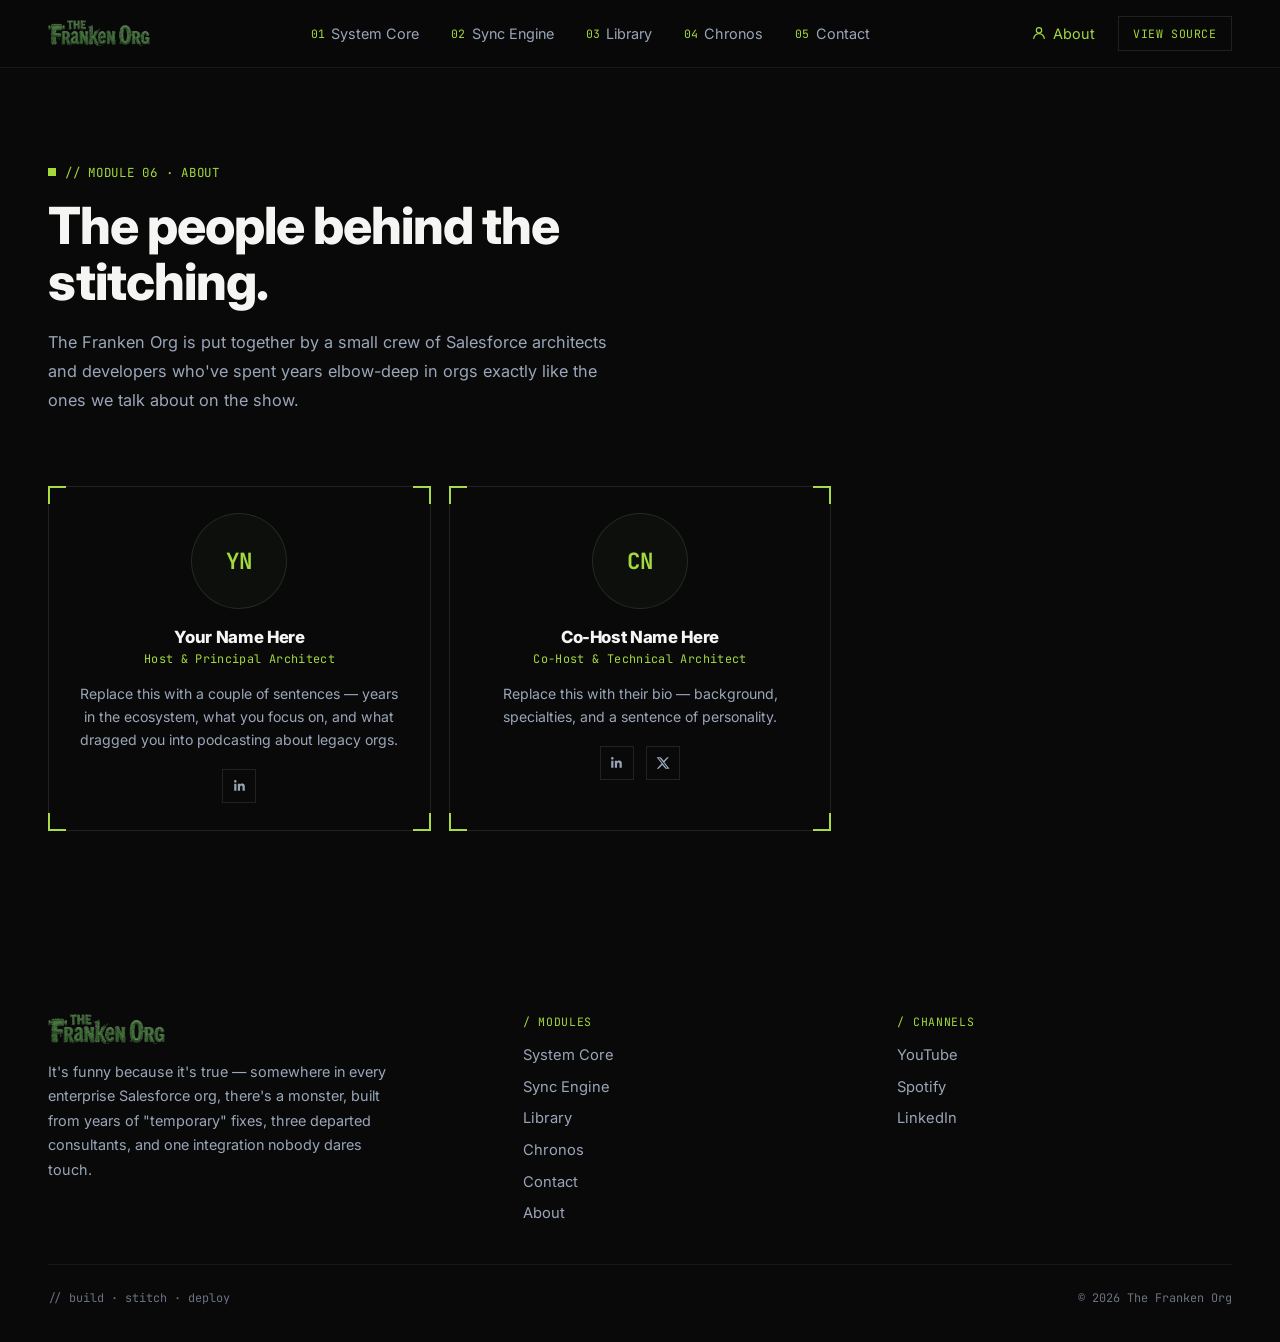
==== about.html @ cd5ce241 "29-08-2026-UP1" ====
<!DOCTYPE html>
<html lang="en">
<head>
  <meta charset="UTF-8">
  <meta name="viewport" content="width=device-width, initial-scale=1.0">
  <title>About · The Franken Org</title>
  <meta name="description" content="The architects and developers behind The Franken Org — who we are and where to find us.">
  <link rel="icon" href="data:image/svg+xml,%3Csvg xmlns='http://www.w3.org/2000/svg' viewBox='0 0 100 100'%3E%3Ctext y='.9em' font-size='90'%3E%E2%9A%A1%3C/text%3E%3C/svg%3E">
  <link rel="preconnect" href="https://fonts.googleapis.com">
  <link rel="preconnect" href="https://fonts.gstatic.com" crossorigin>
  <link href="https://fonts.googleapis.com/css2?family=Inter:wght@400;500;600;700;800;900&family=JetBrains+Mono:wght@400;500;600;700&display=swap" rel="stylesheet">
  <link rel="stylesheet" href="assets/site.css">
</head>
<body>

<header class="nav">
  <div class="nav-inner">
    <a href="index.html" class="brand">
      <img src="assets/frankenorg-logo.png" alt="The Franken Org">
    </a>
    <nav>
      <ul class="nav-links">
        <li><a href="index.html#top"><span class="n">01</span> System Core</a></li>
        <li><a href="index.html#sync-engine"><span class="n">02</span> Sync Engine</a></li>
        <li><a href="index.html#library"><span class="n">03</span> Library</a></li>
        <li><a href="index.html#chronos"><span class="n">04</span> Chronos</a></li>
        <li><a href="index.html#contact"><span class="n">05</span> Contact</a></li>
      </ul>
    </nav>
    <div class="nav-right">
      <a href="about.html" class="about" style="color:var(--lime);">
        <svg width="16" height="16" viewBox="0 0 24 24" fill="none" stroke="currentColor" stroke-width="1.8"><circle cx="12" cy="8" r="4"/><path d="M4 21c0-4.4 3.6-8 8-8s8 3.6 8 8"/></svg>
        About
      </a>
      <a href="#" class="nav-source">VIEW SOURCE</a>
    </div>
  </div>
</header>

<main>
  <div class="container">
    <div class="page-header">
      <div class="eyebrow"><span class="dot"></span> // MODULE 06 · ABOUT</div>
      <h1>The people behind the stitching.</h1>
      <p class="lede">
        The Franken Org is put together by a small crew of Salesforce architects and developers who've spent years
        elbow-deep in orgs exactly like the ones we talk about on the show.
      </p>
    </div>
  </div>

  <section class="section" style="border-bottom:none;padding-top:0;">
    <div class="container">
      <div class="team-grid" id="team-grid">
        <p style="color:var(--muted);font-family:var(--font-mono);font-size:.85rem;">Loading team…</p>
      </div>
    </div>
  </section>
</main>

<footer>
  <div class="container">
    <div class="footer-top">
      <div>
        <div class="footer-brand">
          <img src="assets/frankenorg-logo.png" alt="The Franken Org">
        </div>
        <p class="tag">
          It's funny because it's true — somewhere in every enterprise Salesforce org, there's a monster, built from
          years of "temporary" fixes, three departed consultants, and one integration nobody dares touch.
        </p>
      </div>
      <div class="footer-col">
        <div class="h">/ Modules</div>
        <ul>
          <li><a href="index.html#top">System Core</a></li>
          <li><a href="index.html#sync-engine">Sync Engine</a></li>
          <li><a href="index.html#library">Library</a></li>
          <li><a href="index.html#chronos">Chronos</a></li>
          <li><a href="index.html#contact">Contact</a></li>
          <li><a href="about.html">About</a></li>
        </ul>
      </div>
      <div class="footer-col">
        <div class="h">/ Channels</div>
        <ul>
          <li><a href="https://www.youtube.com/playlist?list=PLMADD-VEXGwY" target="_blank" rel="noopener">YouTube</a></li>
          <li><a href="https://open.spotify.com/show/033VIwiH526O5xfmqSE515?si=af486339a3ea4901" target="_blank" rel="noopener">Spotify</a></li>
          <li><a href="https://www.linkedin.com/company/frankenorg" target="_blank" rel="noopener">LinkedIn</a></li>
        </ul>
      </div>
    </div>
    <div class="footer-bottom">
      <span>// build · stitch · deploy</span>
      <span>© 2026 The Franken Org</span>
    </div>
  </div>
</footer>

<script>
/* ============================================================
   TEAM — loaded from assets/team.json.
   Edit that file to add/remove people. "photo" is optional —
   if left blank, initials are shown instead.
   ============================================================ */
(async function loadTeam(){
  const grid = document.getElementById('team-grid');

  function esc(str){ const d = document.createElement('div'); d.textContent = str || ''; return d.innerHTML; }
  function initials(name){
    return (name || '').split(/\s+/).filter(Boolean).slice(0,2).map(function(w){ return w[0].toUpperCase(); }).join('');
  }

  try{
    const res = await fetch('assets/team.json', {cache:'no-store'});
    if(!res.ok) throw new Error('no team.json');
    const team = await res.json();

    if(!Array.isArray(team) || team.length === 0){
      grid.innerHTML = '<p style="color:var(--muted);font-family:var(--font-mono);font-size:.85rem;">Team info coming soon.</p>';
      return;
    }

    grid.innerHTML = team.map(function(person){
      const photoHtml = person.photo
        ? '<img src="' + esc(person.photo) + '" alt="' + esc(person.name) + '">'
        : initials(person.name);

      const socials = [];
      if(person.linkedin){
        socials.push('<a href="' + esc(person.linkedin) + '" target="_blank" rel="noopener" aria-label="' + esc(person.name) + ' on LinkedIn"><svg width="15" height="15" viewBox="0 0 24 24" fill="currentColor"><path d="M20.45 20.45h-3.55v-5.57c0-1.33-.02-3.03-1.85-3.03-1.86 0-2.14 1.45-2.14 2.94v5.66H9.36V9h3.41v1.56h.05c.47-.9 1.63-1.85 3.36-1.85 3.6 0 4.27 2.37 4.27 5.45v6.29ZM5.34 7.43a2.06 2.06 0 1 1 0-4.12 2.06 2.06 0 0 1 0 4.12ZM7.12 20.45H3.56V9h3.56v11.45Z"/></svg></a>');
      }
      if(person.x){
        socials.push('<a href="' + esc(person.x) + '" target="_blank" rel="noopener" aria-label="' + esc(person.name) + ' on X"><svg width="14" height="14" viewBox="0 0 24 24" fill="currentColor"><path d="M18.9 2H22l-7.6 8.7L23.3 22h-7l-5.5-6.7L4.5 22H1.4l8.1-9.3L1 2h7.2l5 6.1L18.9 2Zm-1.2 18h1.7L6.4 3.9H4.6L17.7 20Z"/></svg></a>');
      }

      return '' +
        '<div class="team-card bracket">' +
          '<div class="team-photo">' + photoHtml + '</div>' +
          '<h3>' + esc(person.name) + '</h3>' +
          '<div class="team-role">' + esc(person.role) + '</div>' +
          (person.bio ? '<p class="team-bio">' + esc(person.bio) + '</p>' : '') +
          (socials.length ? '<div class="team-socials">' + socials.join('') + '</div>' : '') +
        '</div>';
    }).join('');
  }catch(err){
    grid.innerHTML = '<p style="color:var(--muted);font-family:var(--font-mono);font-size:.85rem;">Couldn\'t load team info right now.</p>';
  }
})();
</script>
</body>
</html>
---- assets/site.css ----
/* =========================================================
   The Franken Org — shared stylesheet
   Used by: index.html, about.html, and every page in /articles/
   ========================================================= */

  :root{
    --bg:#09090a;
    --bg-raised:#0d0f0d;
    --white:#f5f6f4;
    --body:#9aa6b8;
    --muted:#6b7280;
    --lime:#a3d93c;
    --lime-dim:#6f9c2a;
    --lime-glow:rgba(163,217,60,0.18);
    --border:rgba(255,255,255,0.10);
    --border-soft:rgba(255,255,255,0.06);
    --danger:#ff6b5f;
    --font-display:'Inter', sans-serif;
    --font-mono:'JetBrains Mono', monospace;
  }
  *{box-sizing:border-box;}
  html{scroll-behavior:smooth;}
  body{
    margin:0;
    background:var(--bg);
    color:var(--white);
    font-family:var(--font-display);
    -webkit-font-smoothing:antialiased;
  }
  a{color:inherit;text-decoration:none;}
  img{max-width:100%;display:block;}
  .container{
    width:100%;
    max-width:1280px;
    margin:0 auto;
    padding:0 clamp(20px, 4vw, 48px);
  }
  .eyebrow{
    display:flex;
    align-items:center;
    gap:.55rem;
    font-family:var(--font-mono);
    font-size:.78rem;
    letter-spacing:.06em;
    color:var(--lime);
    text-transform:uppercase;
    margin-bottom:1rem;
  }
  .eyebrow .dot{
    width:8px;height:8px;
    background:var(--lime);
    display:inline-block;
    flex:0 0 auto;
  }
  h1,h2,h3{
    font-family:var(--font-display);
    font-weight:800;
    letter-spacing:-0.02em;
    margin:0;
    color:var(--white);
  }
  .section{
    padding:clamp(56px, 8vw, 108px) 0;
    border-bottom:1px solid var(--border-soft);
  }
  .section-head{
    display:flex;
    justify-content:space-between;
    align-items:flex-end;
    gap:2rem;
    flex-wrap:wrap;
    margin-bottom:2.6rem;
  }
  .section-head h2{
    font-size:clamp(1.9rem, 3.4vw, 2.6rem);
    line-height:1.12;
  }
  .section-head p{
    max-width:32ch;
    color:var(--body);
    font-size:.98rem;
    line-height:1.65;
    margin:0;
  }

  /* ---- bracket card utility: corner brackets via multi-background, no extra markup ---- */
  .bracket{
    position:relative;
    border:1px solid var(--border);
    background:
      linear-gradient(var(--lime), var(--lime)), linear-gradient(var(--lime), var(--lime)),
      linear-gradient(var(--lime), var(--lime)), linear-gradient(var(--lime), var(--lime)),
      linear-gradient(var(--lime), var(--lime)), linear-gradient(var(--lime), var(--lime)),
      linear-gradient(var(--lime), var(--lime)), linear-gradient(var(--lime), var(--lime));
    background-repeat:no-repeat;
    background-size:
      18px 2px, 2px 18px,
      18px 2px, 2px 18px,
      18px 2px, 2px 18px,
      18px 2px, 2px 18px;
    background-position:
      top -1px left -1px, top -1px left -1px,
      top -1px right -1px, top -1px right -1px,
      bottom -1px left -1px, bottom -1px left -1px,
      bottom -1px right -1px, bottom -1px right -1px;
  }

  /* ---- buttons ---- */
  .btn{
    display:inline-flex;
    align-items:center;
    gap:.55rem;
    font-family:var(--font-mono);
    font-size:.78rem;
    font-weight:700;
    letter-spacing:.05em;
    text-transform:uppercase;
    padding:.85rem 1.4rem;
    border-radius:2px;
    border:1px solid var(--border);
    cursor:pointer;
    transition:transform .12s ease, border-color .15s ease, background .15s ease;
    white-space:nowrap;
  }
  .btn svg{width:15px;height:15px;flex:0 0 auto;}
  .btn:hover{transform:translateY(-1px);}
  .btn-fill{
    background:var(--lime);
    border-color:var(--lime);
    color:#0a0f06;
  }
  .btn-fill:hover{background:#b3e657;}
  .btn-outline{
    background:transparent;
    color:var(--white);
    border-color:var(--border);
  }
  .btn-outline:hover{border-color:var(--lime);color:var(--lime);}
  .btn-outline.small{
    padding:.6rem 1rem;
    font-size:.72rem;
    color:var(--lime);
    border-color:var(--border);
  }

  /* ================= NAV ================= */
  header.nav{
    position:sticky;
    top:0;
    z-index:50;
    background:rgba(9,9,10,0.86);
    backdrop-filter:blur(10px);
    border-bottom:1px solid var(--border-soft);
  }
  .nav-inner{
    display:flex;
    align-items:center;
    justify-content:space-between;
    padding:1rem clamp(20px, 4vw, 48px);
    gap:1.5rem;
  }
  .brand{
    display:flex;
    align-items:center;
    gap:.7rem;
    font-weight:800;
    font-size:1.02rem;
  }
  .brand img{height:26px;width:auto;}
  .nav-links{
    display:flex;
    align-items:center;
    gap:2rem;
    list-style:none;
    margin:0;
    padding:0;
  }
  .nav-links a{
    font-size:.9rem;
    color:var(--body);
    display:flex;
    align-items:center;
    gap:.4rem;
    transition:color .15s ease;
  }
  .nav-links a:hover{color:var(--white);}
  .nav-links .n{
    font-family:var(--font-mono);
    color:var(--lime);
    font-size:.72rem;
  }
  .nav-right{display:flex;align-items:center;gap:1.4rem;}
  .nav-right .about{
    display:flex;align-items:center;gap:.4rem;
    font-size:.9rem;color:var(--body);
  }
  .nav-right .about:hover{color:var(--white);}
  .nav-source{
    font-family:var(--font-mono);
    font-size:.72rem;
    letter-spacing:.05em;
    padding:.55rem .9rem;
    border:1px solid var(--border);
    color:var(--lime);
  }
  .nav-source:hover{border-color:var(--lime);}
  .nav-toggle{display:none;}
  @media(max-width:920px){
    .nav-links{display:none;}
    .nav-right .about{display:none;}
  }

  /* ================= HERO ================= */
  .hero{padding:clamp(64px,10vw,108px) 0 0;}
  .hero h1{
    font-size:clamp(2.4rem, 6.4vw, 4.6rem);
    line-height:1.04;
    max-width:16ch;
  }
  .hero h1 .accent{color:var(--lime);}
  .hero p.lede{
    margin-top:1.6rem;
    max-width:56ch;
    color:var(--body);
    font-size:1.06rem;
    line-height:1.75;
  }
  .hero-actions{
    display:flex;
    flex-wrap:wrap;
    gap:.9rem;
    margin-top:2.2rem;
  }

  /* status console */
  .status-console{
    margin-top:3.6rem;
    padding:0;
  }
  .console-head{
    display:flex;
    justify-content:space-between;
    align-items:center;
    padding:.9rem 1.3rem;
    border-bottom:1px solid var(--border-soft);
    font-family:var(--font-mono);
    font-size:.75rem;
    letter-spacing:.08em;
    text-transform:uppercase;
    color:var(--muted);
  }
  .console-head .live{
    display:flex;align-items:center;gap:.5rem;
    color:var(--body);
  }
  .live-dot{
    width:7px;height:7px;border-radius:50%;
    background:var(--lime);
    box-shadow:0 0 0 0 var(--lime-glow);
    animation:pulse 1.8s infinite;
  }
  @keyframes pulse{
    0%{box-shadow:0 0 0 0 var(--lime-glow);}
    70%{box-shadow:0 0 0 8px transparent;}
    100%{box-shadow:0 0 0 0 transparent;}
  }
  .console-body{
    display:grid;
    grid-template-columns:1fr 1fr;
  }
  @media(max-width:720px){ .console-body{grid-template-columns:1fr;} }
  .console-cell{
    display:flex;
    gap:.9rem;
    align-items:flex-start;
    padding:1.5rem 1.4rem;
  }
  .console-cell:first-child{border-right:1px solid var(--border-soft);}
  @media(max-width:720px){ .console-cell:first-child{border-right:none;border-bottom:1px solid var(--border-soft);} }
  .console-cell .icon{
    color:var(--lime);
    flex:0 0 auto;
    margin-top:.15rem;
  }
  .console-cell .label{
    font-family:var(--font-mono);
    font-size:.7rem;
    letter-spacing:.08em;
    text-transform:uppercase;
    color:var(--muted);
    margin-bottom:.3rem;
  }
  .console-cell .title{font-weight:700;font-size:1rem;}
  .console-cell .meta{
    font-family:var(--font-mono);
    font-size:.76rem;
    color:var(--muted);
    margin-top:.35rem;
  }

  /* ================= SYNC ENGINE / EPISODES ================= */
  .subrow{
    display:flex;
    align-items:center;
    gap:.5rem;
    font-family:var(--font-mono);
    font-size:.76rem;
    color:var(--lime);
    letter-spacing:.04em;
    margin-bottom:1.4rem;
  }
  .episodes-grid{
    display:grid;
    grid-template-columns:1fr 1fr;
    gap:1.1rem;
  }
  @media(max-width:760px){ .episodes-grid{grid-template-columns:1fr;} }
  .ep-card{padding:1.5rem 1.5rem 1.6rem;}
  .ep-meta{
    display:flex;
    align-items:center;
    gap:.5rem;
    font-family:var(--font-mono);
    font-size:.76rem;
    color:var(--lime);
    margin-bottom:.9rem;
  }
  .ep-meta .sep{color:var(--muted);}
  .ep-meta .date, .ep-meta .dur{color:var(--muted);}
  .ep-card h3{
    font-size:1.15rem;
    font-weight:700;
    line-height:1.35;
    margin-bottom:.6rem;
  }
  .ep-card p{
    color:var(--body);
    font-size:.92rem;
    line-height:1.65;
    margin:0 0 1.2rem;
  }
  .center-cta{text-align:center;margin-top:2.4rem;}

  /* ================= LIBRARY ================= */
  .library-grid{
    display:grid;
    grid-template-columns:repeat(3, 1fr);
    gap:1.1rem;
  }
  @media(max-width:980px){ .library-grid{grid-template-columns:1fr 1fr;} }
  @media(max-width:640px){ .library-grid{grid-template-columns:1fr;} }
  .lib-card{overflow:hidden;}
  .lib-thumb{
    position:relative;
    aspect-ratio:16/10;
    overflow:hidden;
    border-bottom:1px solid var(--border-soft);
  }
  .lib-thumb .grad{
    position:absolute;inset:0;
  }
  .lib-thumb .tag{
    position:absolute;top:.7rem;left:.7rem;
    background:rgba(9,12,9,0.75);
    border:1px solid var(--lime-dim);
    color:var(--lime);
    font-family:var(--font-mono);
    font-size:.68rem;
    letter-spacing:.04em;
    text-transform:uppercase;
    padding:.28rem .55rem;
    display:flex;align-items:center;gap:.35rem;
  }
  .lib-thumb .badge{
    position:absolute;bottom:.7rem;right:.7rem;
    background:rgba(9,12,9,0.75);
    border:1px solid var(--border);
    color:var(--body);
    font-family:var(--font-mono);
    font-size:.68rem;
    padding:.25rem .5rem;
    display:flex;align-items:center;gap:.3rem;
  }
  .lib-body{padding:1.2rem 1.3rem 1.4rem;}
  .lib-date{
    font-family:var(--font-mono);
    font-size:.72rem;
    color:var(--muted);
    margin-bottom:.5rem;
  }
  .lib-body h3{
    font-size:1.05rem;
    line-height:1.35;
    margin-bottom:.55rem;
  }
  .lib-body p{
    color:var(--body);
    font-size:.87rem;
    line-height:1.6;
    margin:0 0 1rem;
  }
  .lib-link{
    display:inline-flex;align-items:center;gap:.4rem;
    font-family:var(--font-mono);
    font-size:.74rem;
    letter-spacing:.04em;
    color:var(--lime);
  }
  .lib-link:hover{text-decoration:underline;text-underline-offset:3px;}

  /* ================= CHRONOS / TIMELINE ================= */
  .timeline{
    position:relative;
    display:grid;
    grid-template-columns:1fr 40px 1fr;
    gap:0 clamp(20px, 3vw, 48px);
  }
  @media(max-width:760px){
    .timeline{grid-template-columns:1fr;gap:1.1rem;}
    .timeline .rail{display:none;}
  }
  .timeline .rail{
    grid-row:1 / -1;
    display:flex;
    justify-content:center;
  }
  .timeline .rail-line{
    width:1px;
    background:var(--border);
    position:relative;
  }
  .timeline-row{
    display:contents;
  }
  @media(max-width:760px){ .timeline-row{display:block;} }
  .t-card{
    padding:1.4rem 1.5rem;
    margin-bottom:2.2rem;
  }
  .t-card.left{grid-column:1;}
  .t-card.right{grid-column:3;}
  .t-node{
    grid-column:2;
    display:flex;
    align-items:flex-start;
    justify-content:center;
    padding-top:1.7rem;
  }
  @media(max-width:760px){ .t-node{display:none;} }
  .t-dot{
    width:11px;height:11px;border-radius:50%;
    border:2px solid var(--lime);
    background:var(--bg);
  }
  .t-dot.filled{background:var(--lime);}
  .t-id{
    font-family:var(--font-mono);
    font-size:.74rem;
    color:var(--lime);
    display:flex;
    gap:.6rem;
    margin-bottom:.7rem;
  }
  .t-id .date{color:var(--muted);}
  .t-card h3{font-size:1.15rem;margin-bottom:.6rem;}
  .t-detail-row{
    display:flex;flex-wrap:wrap;gap:1rem;
    font-family:var(--font-mono);
    font-size:.78rem;
    color:var(--muted);
    margin-bottom:.9rem;
  }
  .t-detail-row span{display:flex;align-items:center;gap:.35rem;}
  .t-desc{
    color:var(--body);
    font-size:.9rem;
    line-height:1.6;
    max-height:0;
    overflow:hidden;
    transition:max-height .25s ease;
  }
  .t-card.expanded .t-desc{max-height:200px;margin-bottom:.9rem;}
  .t-toggle{
    background:none;border:none;padding:0;
    display:flex;align-items:center;gap:.35rem;
    font-family:var(--font-mono);
    font-size:.72rem;
    letter-spacing:.05em;
    text-transform:uppercase;
    color:var(--lime);
    cursor:pointer;
  }
  .t-toggle svg{width:12px;height:12px;transition:transform .2s ease;}
  .t-card.expanded .t-toggle svg{transform:rotate(180deg);}

  /* ================= CONTACT ================= */
  .contact-grid{
    display:grid;
    grid-template-columns:.85fr 1.15fr;
    gap:1.1rem;
    align-items:start;
  }
  @media(max-width:840px){ .contact-grid{grid-template-columns:1fr;} }
  .contact-left{display:flex;flex-direction:column;gap:1.1rem;}
  .info-card{padding:1.2rem 1.3rem;}
  .info-card .label{
    font-family:var(--font-mono);
    font-size:.72rem;
    letter-spacing:.06em;
    text-transform:uppercase;
    color:var(--lime);
    margin-bottom:.7rem;
    display:flex;align-items:center;gap:.4rem;
  }
  .info-card .value{
    display:flex;align-items:center;gap:.6rem;
    font-size:.98rem;
  }
  .channels-list{display:flex;flex-direction:column;gap:1rem;margin-top:.2rem;}
  .channels-list a{
    display:flex;align-items:center;gap:.6rem;
    font-size:.95rem;
    color:var(--white);
  }
  .channels-list a:hover{color:var(--lime);}

  .form-card{padding:1.6rem 1.7rem 1.8rem;}
  .form-card .label{
    font-family:var(--font-mono);
    font-size:.72rem;
    letter-spacing:.06em;
    text-transform:uppercase;
    color:var(--lime);
    margin-bottom:1.3rem;
    display:flex;align-items:center;gap:.4rem;
  }
  .form-row{
    display:grid;
    grid-template-columns:1fr 1fr;
    gap:1rem;
    margin-bottom:1.1rem;
  }
  @media(max-width:520px){ .form-row{grid-template-columns:1fr;} }
  .field{display:flex;flex-direction:column;gap:.45rem;}
  .field label{
    font-size:.78rem;
    color:var(--muted);
  }
  .field input, .field textarea{
    background:var(--bg-raised);
    border:1px solid var(--border);
    color:var(--white);
    font-family:var(--font-display);
    font-size:.92rem;
    padding:.75rem .85rem;
    border-radius:2px;
    resize:vertical;
  }
  .field input:focus, .field textarea:focus{
    outline:none;
    border-color:var(--lime);
  }
  .field textarea{min-height:130px;}
  .form-card .field:last-of-type{margin-bottom:1.4rem;}

  /* ================= FOOTER ================= */
  footer{padding:clamp(48px,7vw,80px) 0 2.2rem;}
  .footer-top{
    display:grid;
    grid-template-columns:1.3fr 1fr 1fr;
    gap:2.5rem;
    padding-bottom:2.6rem;
    border-bottom:1px solid var(--border-soft);
  }
  @media(max-width:760px){ .footer-top{grid-template-columns:1fr;} }
  .footer-brand{display:flex;align-items:center;gap:.6rem;margin-bottom:1rem;}
  .footer-brand img{height:30px;width:auto;}
  footer p.tag{
    color:var(--body);
    font-size:.9rem;
    line-height:1.7;
    max-width:38ch;
    margin:0;
  }
  .footer-col .h{
    font-family:var(--font-mono);
    font-size:.72rem;
    letter-spacing:.06em;
    text-transform:uppercase;
    color:var(--lime);
    margin-bottom:1.1rem;
  }
  .footer-col ul{list-style:none;margin:0;padding:0;display:flex;flex-direction:column;gap:.85rem;}
  .footer-col a{
    color:var(--body);
    font-size:.92rem;
    display:flex;align-items:center;gap:.5rem;
  }
  .footer-col a:hover{color:var(--white);}
  .footer-bottom{
    display:flex;
    justify-content:space-between;
    align-items:center;
    flex-wrap:wrap;
    gap:.6rem;
    padding-top:1.6rem;
    font-family:var(--font-mono);
    font-size:.74rem;
    color:var(--muted);
  }

  .visually-hidden{
    position:absolute;width:1px;height:1px;overflow:hidden;
    clip:rect(0,0,0,0);white-space:nowrap;
  }

/* ================= CHRONOS extras (register button, always-visible desc) ================= */
.t-desc{
  max-height:none;
  overflow:visible;
  color:var(--body);
  font-size:.9rem;
  line-height:1.65;
  margin-bottom:1.1rem;
}
.t-card .t-footer-row{
  display:flex;
  align-items:center;
  justify-content:space-between;
  gap:1rem;
  flex-wrap:wrap;
}
.t-tag-pill{
  font-family:var(--font-mono);
  font-size:.7rem;
  letter-spacing:.05em;
  text-transform:uppercase;
  color:var(--muted);
}

/* ================= SUB-PAGE HEADER (about, articles) ================= */
.page-header{
  padding:clamp(56px,9vw,96px) 0 clamp(32px,5vw,56px);
}
.page-header h1{
  font-size:clamp(2.1rem, 4.6vw, 3.2rem);
  line-height:1.1;
  max-width:20ch;
}
.page-header p.lede{
  margin-top:1.2rem;
  max-width:56ch;
  color:var(--body);
  font-size:1.02rem;
  line-height:1.75;
}
.back-link{
  display:inline-flex;
  align-items:center;
  gap:.45rem;
  font-family:var(--font-mono);
  font-size:.78rem;
  letter-spacing:.04em;
  color:var(--lime);
  margin-bottom:1.6rem;
}
.back-link:hover{text-decoration:underline;text-underline-offset:3px;}

/* ================= ABOUT / TEAM ================= */
.team-grid{
  display:grid;
  grid-template-columns:repeat(3, 1fr);
  gap:1.1rem;
}
@media(max-width:900px){ .team-grid{grid-template-columns:1fr 1fr;} }
@media(max-width:600px){ .team-grid{grid-template-columns:1fr;} }
.team-card{padding:1.6rem 1.5rem 1.7rem;text-align:center;}
.team-photo{
  width:96px;height:96px;
  border-radius:50%;
  margin:0 auto 1.1rem;
  overflow:hidden;
  border:1px solid var(--border);
  display:flex;align-items:center;justify-content:center;
  background:var(--bg-raised);
  font-family:var(--font-mono);
  font-weight:700;
  font-size:1.4rem;
  color:var(--lime);
}
.team-photo img{width:100%;height:100%;object-fit:cover;}
.team-card h3{font-size:1.05rem;margin-bottom:.3rem;}
.team-role{
  font-family:var(--font-mono);
  font-size:.74rem;
  color:var(--lime);
  letter-spacing:.03em;
  margin-bottom:.9rem;
}
.team-bio{
  color:var(--body);
  font-size:.88rem;
  line-height:1.65;
  margin:0 0 1.1rem;
}
.team-socials{
  display:flex;
  justify-content:center;
  gap:.8rem;
}
.team-socials a{
  width:34px;height:34px;
  border:1px solid var(--border);
  display:flex;align-items:center;justify-content:center;
  color:var(--body);
}
.team-socials a:hover{border-color:var(--lime);color:var(--lime);}

/* ================= ARTICLE PAGE ================= */
.article-header{
  padding:clamp(48px,8vw,84px) 0 clamp(24px,4vw,40px);
  border-bottom:1px solid var(--border-soft);
}
.article-meta-row{
  display:flex;
  align-items:center;
  gap:.9rem;
  flex-wrap:wrap;
  font-family:var(--font-mono);
  font-size:.78rem;
  color:var(--muted);
  margin-bottom:1.4rem;
}
.article-meta-row .tag{
  color:var(--lime);
  border:1px solid var(--lime-dim);
  padding:.25rem .55rem;
}
.article-header h1{
  font-size:clamp(2rem, 4.6vw, 3rem);
  line-height:1.12;
  max-width:22ch;
}
.article-header .dek{
  margin-top:1.1rem;
  max-width:60ch;
  color:var(--body);
  font-size:1.05rem;
  line-height:1.7;
}
.article-hero-img{
  width:100%;
  aspect-ratio:21/9;
  margin-top:2.2rem;
  border:1px solid var(--border-soft);
  overflow:hidden;
}
.article-hero-img img{width:100%;height:100%;object-fit:cover;}
.article-body{
  max-width:72ch;
  padding:clamp(40px,6vw,64px) 0;
  color:var(--body);
  font-size:1.02rem;
  line-height:1.85;
}
.article-body h2{
  color:var(--white);
  font-size:1.5rem;
  margin:2.2rem 0 1rem;
}
.article-body h3{
  color:var(--white);
  font-size:1.2rem;
  margin:1.8rem 0 .8rem;
}
.article-body p{margin:0 0 1.2rem;}
.article-body ul, .article-body ol{margin:0 0 1.2rem;padding-left:1.3rem;}
.article-body li{margin-bottom:.5rem;}
.article-body a{color:var(--lime);text-decoration:underline;text-underline-offset:3px;}
.article-body blockquote{
  margin:1.8rem 0;
  padding:.2rem 0 .2rem 1.2rem;
  border-left:2px solid var(--lime);
  color:var(--white);
  font-size:1.1rem;
  font-style:italic;
}
.article-body code{
  font-family:var(--font-mono);
  font-size:.88em;
  background:var(--bg-raised);
  border:1px solid var(--border-soft);
  padding:.1rem .35rem;
}
.article-body pre{
  background:var(--bg-raised);
  border:1px solid var(--border);
  padding:1.1rem 1.2rem;
  overflow-x:auto;
  margin:0 0 1.4rem;
}
.article-body pre code{border:none;background:none;padding:0;}
.article-body img{width:100%;border:1px solid var(--border-soft);margin:1.6rem 0;}
.article-footer-cta{
  display:flex;
  justify-content:space-between;
  align-items:center;
  flex-wrap:wrap;
  gap:1rem;
  padding-top:2rem;
  border-top:1px solid var(--border-soft);
}
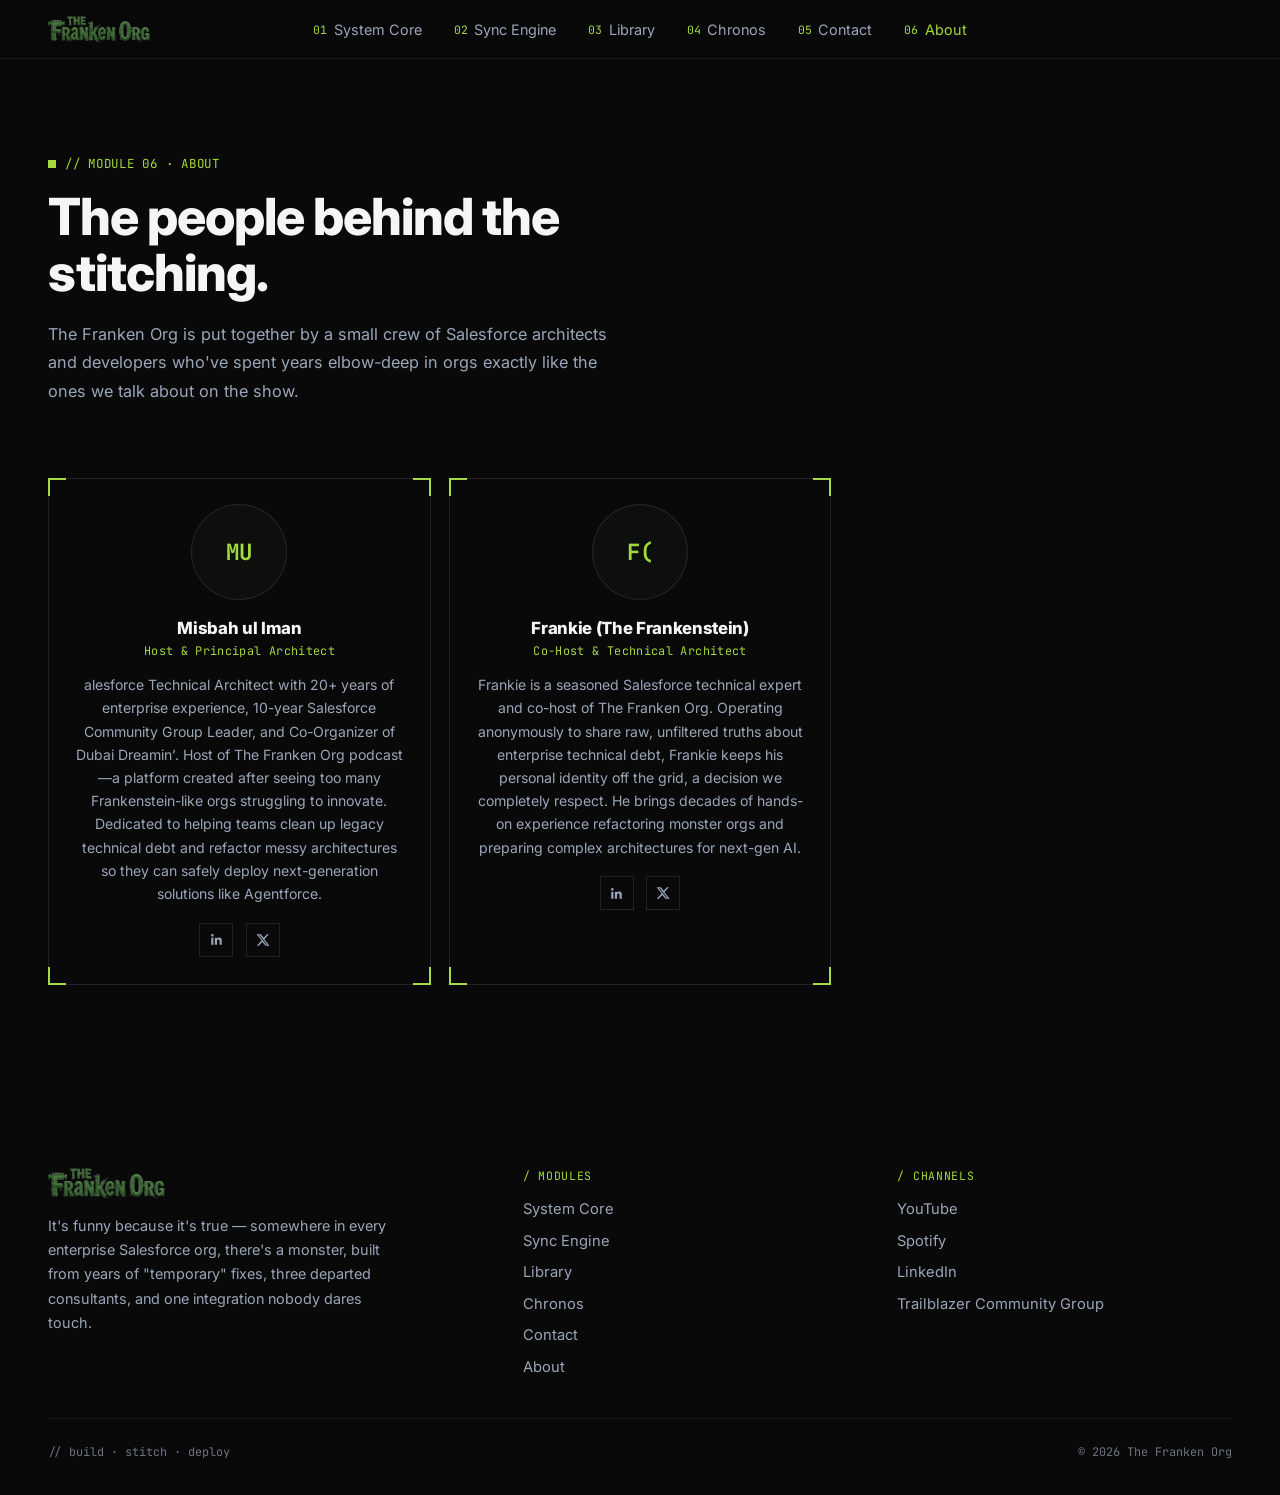
==== commit 0aeeb3e7: "31-08-2026-UP" ====
--- a/about.html
+++ b/about.html
@@ -25,15 +25,9 @@
         <li><a href="index.html#library"><span class="n">03</span> Library</a></li>
         <li><a href="index.html#chronos"><span class="n">04</span> Chronos</a></li>
         <li><a href="index.html#contact"><span class="n">05</span> Contact</a></li>
+        <li><a href="about.html" style="color:var(--lime);"><span class="n">06</span> About</a></li>
       </ul>
     </nav>
-    <div class="nav-right">
-      <a href="about.html" class="about" style="color:var(--lime);">
-        <svg width="16" height="16" viewBox="0 0 24 24" fill="none" stroke="currentColor" stroke-width="1.8"><circle cx="12" cy="8" r="4"/><path d="M4 21c0-4.4 3.6-8 8-8s8 3.6 8 8"/></svg>
-        About
-      </a>
-      <a href="#" class="nav-source">VIEW SOURCE</a>
-    </div>
   </div>
 </header>
 
@@ -87,6 +81,7 @@
           <li><a href="https://www.youtube.com/playlist?list=PLMADD-VEXGwY" target="_blank" rel="noopener">YouTube</a></li>
           <li><a href="https://open.spotify.com/show/033VIwiH526O5xfmqSE515?si=af486339a3ea4901" target="_blank" rel="noopener">Spotify</a></li>
           <li><a href="https://www.linkedin.com/company/frankenorg" target="_blank" rel="noopener">LinkedIn</a></li>
+          <li><a href="https://trailblazercommunitygroups.com/salesforce-developer-group-dubai-uae/" target="_blank" rel="noopener">Trailblazer Community Group</a></li>
         </ul>
       </div>
     </div>
--- a/assets/site.css
+++ b/assets/site.css
@@ -153,13 +153,14 @@
     border-bottom:1px solid var(--border-soft);
   }
   .nav-inner{
-    display:flex;
-    align-items:center;
-    justify-content:space-between;
+    display:grid;
+    grid-template-columns:1fr auto 1fr;
+    align-items:center;
     padding:1rem clamp(20px, 4vw, 48px);
     gap:1.5rem;
   }
   .brand{
+    justify-self:start;
     display:flex;
     align-items:center;
     gap:.7rem;
@@ -167,6 +168,7 @@
     font-size:1.02rem;
   }
   .brand img{height:26px;width:auto;}
+  header.nav > .nav-inner > nav{justify-self:start;}
   .nav-links{
     display:flex;
     align-items:center;
@@ -189,29 +191,13 @@
     color:var(--lime);
     font-size:.72rem;
   }
-  .nav-right{display:flex;align-items:center;gap:1.4rem;}
-  .nav-right .about{
-    display:flex;align-items:center;gap:.4rem;
-    font-size:.9rem;color:var(--body);
-  }
-  .nav-right .about:hover{color:var(--white);}
-  .nav-source{
-    font-family:var(--font-mono);
-    font-size:.72rem;
-    letter-spacing:.05em;
-    padding:.55rem .9rem;
-    border:1px solid var(--border);
-    color:var(--lime);
-  }
-  .nav-source:hover{border-color:var(--lime);}
   .nav-toggle{display:none;}
   @media(max-width:920px){
     .nav-links{display:none;}
-    .nav-right .about{display:none;}
   }
 
   /* ================= HERO ================= */
-  .hero{padding:clamp(64px,10vw,108px) 0 0;}
+  .hero{padding-top:clamp(64px,10vw,108px);}
   .hero h1{
     font-size:clamp(2.4rem, 6.4vw, 4.6rem);
     line-height:1.04;
@@ -220,7 +206,7 @@
   .hero h1 .accent{color:var(--lime);}
   .hero p.lede{
     margin-top:1.6rem;
-    max-width:56ch;
+    max-width:100%;
     color:var(--body);
     font-size:1.06rem;
     line-height:1.75;
@@ -496,12 +482,14 @@
   /* ================= CONTACT ================= */
   .contact-grid{
     display:grid;
-    grid-template-columns:.85fr 1.15fr;
+    grid-template-columns:1fr 1fr;
     gap:1.1rem;
-    align-items:start;
+    align-items:stretch;
   }
   @media(max-width:840px){ .contact-grid{grid-template-columns:1fr;} }
   .contact-left{display:flex;flex-direction:column;gap:1.1rem;}
+  .contact-right{display:flex;flex-direction:column;}
+  .channels-card{flex:1;}
   .info-card{padding:1.2rem 1.3rem;}
   .info-card .label{
     font-family:var(--font-mono);
